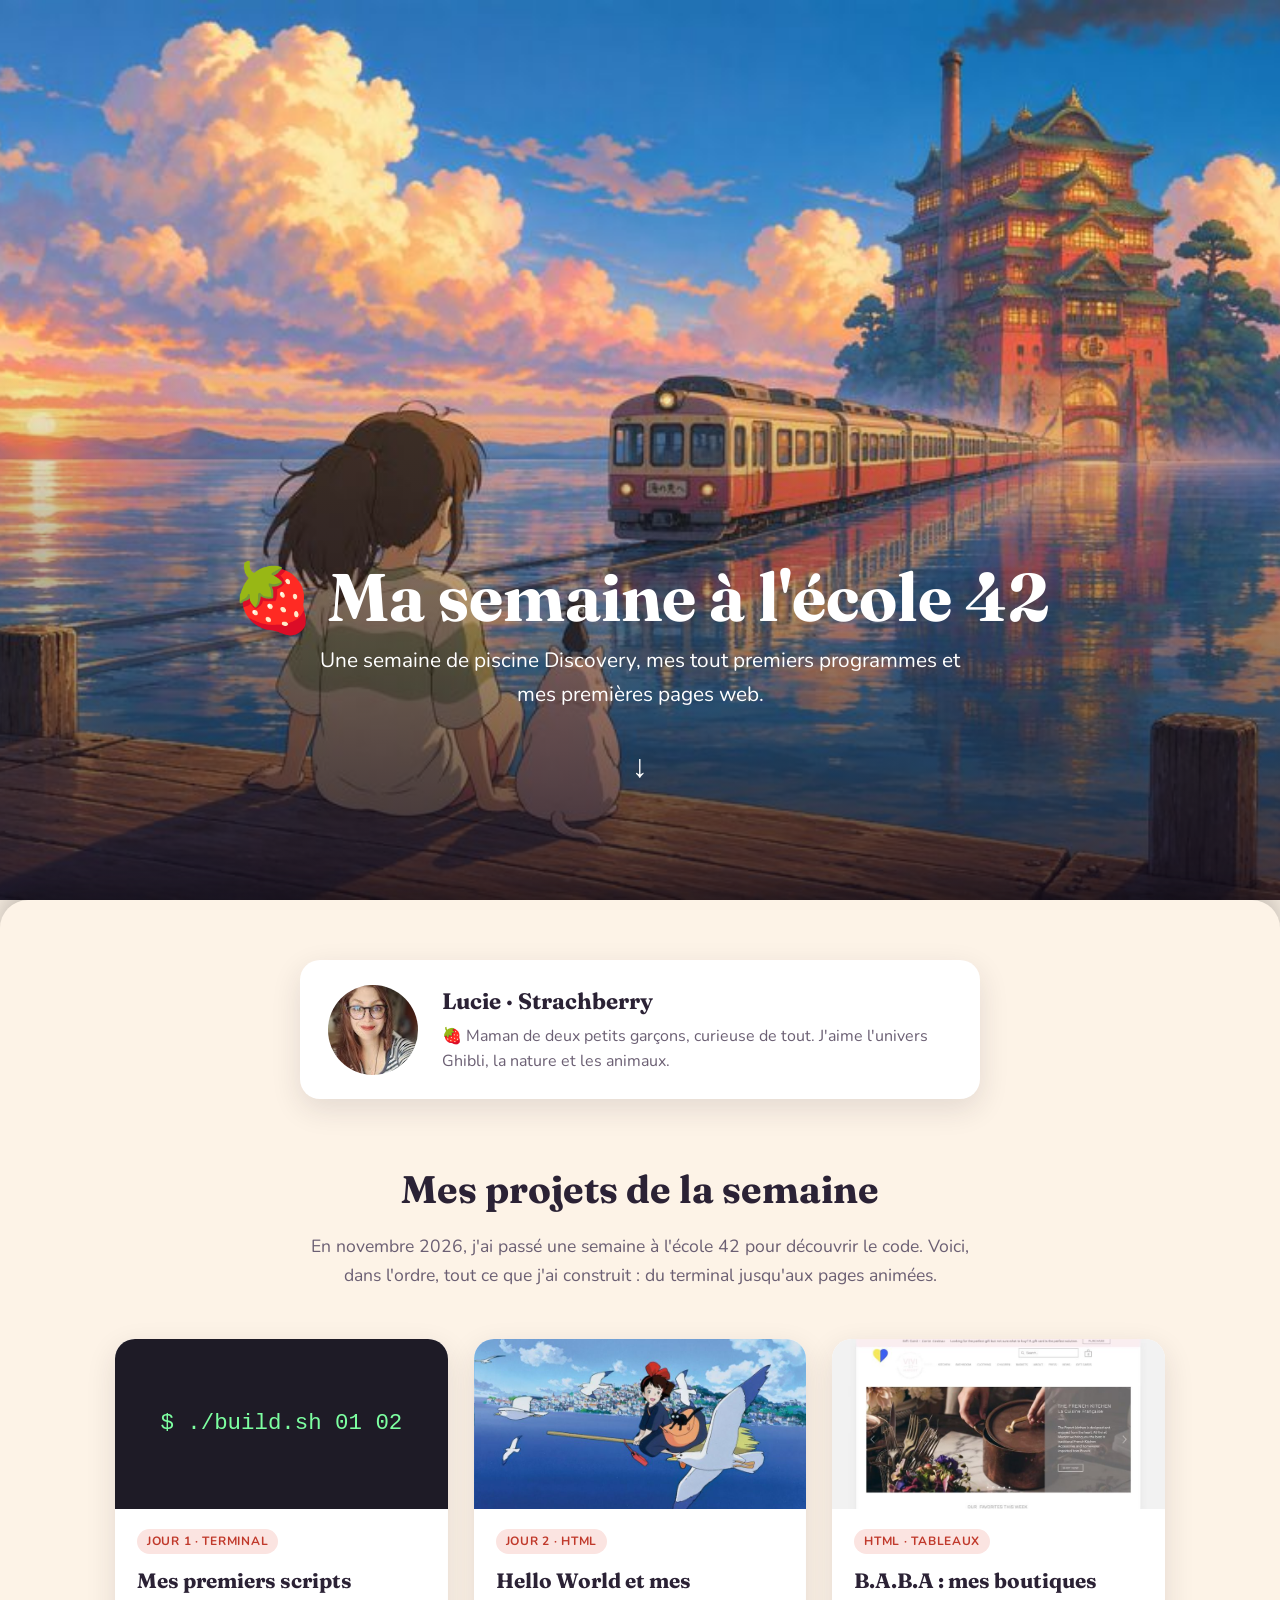
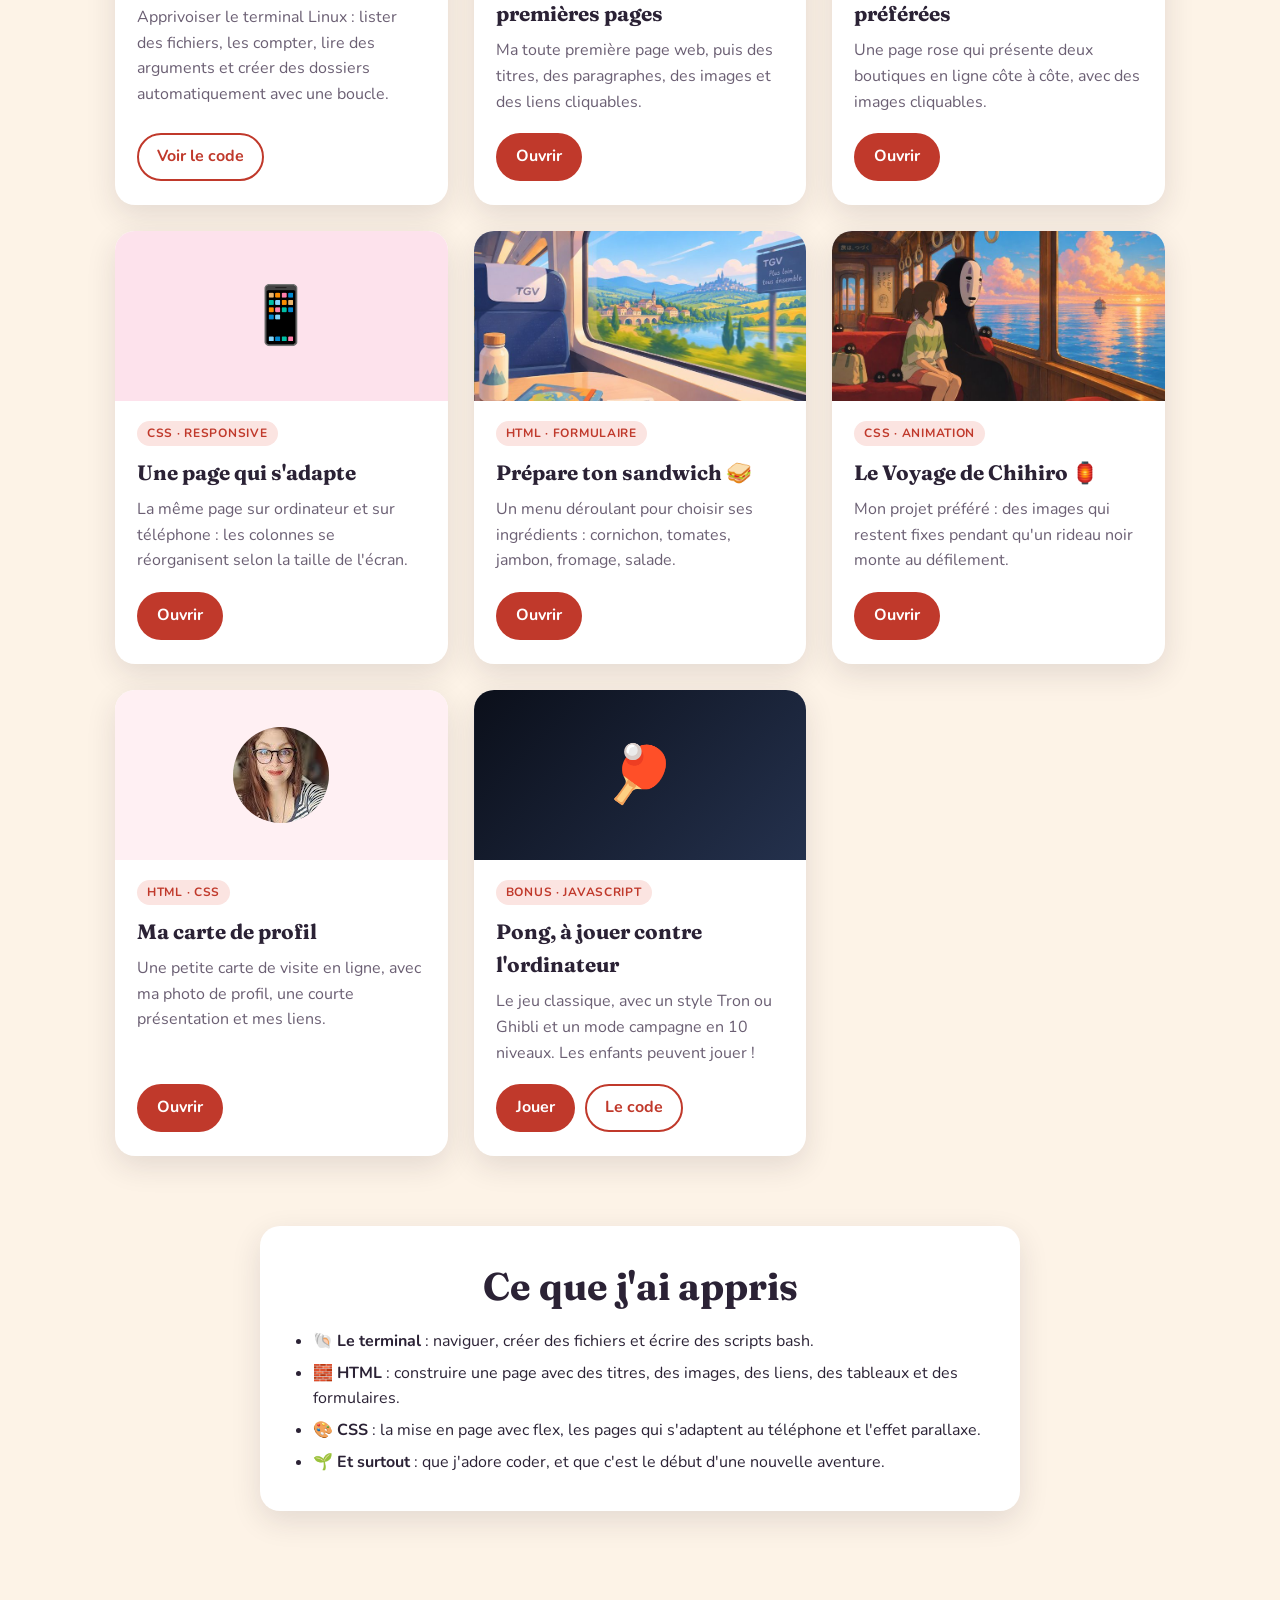
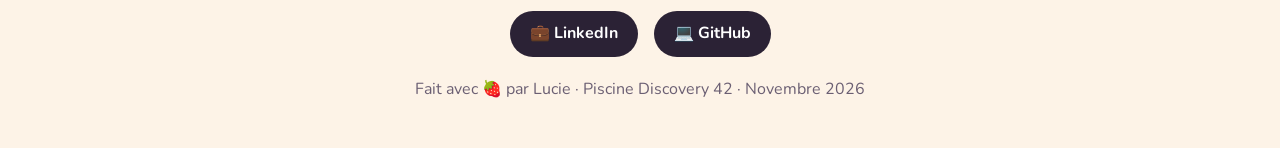
==== index.html @ ebc5fd73 "Ajoute la page de présentation de la semaine à 42 et le README Co-Authored-By: Claude Opus 5.5 <nore" ====
<!DOCTYPE html>
<html lang="fr">
<head>
  <meta charset="UTF-8">
  <meta name="viewport" content="width=device-width, initial-scale=1">
  <title>🍓 Ma semaine à l'école 42 – Strachberry</title>
  <link rel="preconnect" href="https://fonts.googleapis.com">
  <link href="https://fonts.googleapis.com/css2?family=Fraunces:opsz,wght@9..144,600;9..144,800&family=Nunito:wght@400;600;700&display=swap" rel="stylesheet">
  <style>
    :root {
      --ciel: #fdf3e7;
      --encre: #2b2235;
      --doux: #6b5f73;
      --lanterne: #c0392b;
      --coucher: #f2a65a;
      --carte: #ffffff;
      --ombre: 0 10px 30px rgba(43, 34, 53, 0.12);
    }

    * { box-sizing: border-box; }

    body {
      margin: 0;
      font-family: "Nunito", sans-serif;
      color: var(--encre);
      background: var(--ciel);
      line-height: 1.6;
    }

    /* ---------- En-tête plein écran ---------- */
    .hero {
      position: sticky;
      top: 0;
      z-index: 0;
      height: 100vh;
      height: 100svh;
      background: url("assets/apercus/chihiro.jpg") center / cover;
      display: flex;
      flex-direction: column;
      justify-content: flex-end;
      align-items: center;
      text-align: center;
      padding: 0 20px 12vh;
      color: white;
    }
    .hero::before {               /* voile sombre en bas pour lire le texte */
      content: "";
      position: absolute;
      inset: 0;
      background: linear-gradient(to top, rgba(20, 12, 30, 0.75), transparent 60%);
    }
    .hero > * { position: relative; }
    .hero h1 {
      font-family: "Fraunces", serif;
      font-size: clamp(2.2rem, 6vw, 4.2rem);
      margin: 0 0 10px;
      line-height: 1.1;
    }
    .hero p { font-size: clamp(1rem, 2.4vw, 1.3rem); margin: 0; max-width: 640px; }
    .fleche {
      margin-top: 30px;
      font-size: 2rem;
      color: white;
      text-decoration: none;
      animation: rebond 1.6s infinite;
    }
    @keyframes rebond { 50% { transform: translateY(8px); } }

    /* ---------- Contenu qui monte par-dessus ---------- */
    main {
      position: relative;
      z-index: 1;
      background: var(--ciel);
      border-radius: 28px 28px 0 0;
      box-shadow: 0 -12px 30px rgba(0, 0, 0, 0.25);
      padding: 60px 20px 40px;
    }
    .conteneur { max-width: 1050px; margin: auto; }

    h2 {
      font-family: "Fraunces", serif;
      font-size: clamp(1.7rem, 4vw, 2.4rem);
      text-align: center;
      margin: 0 0 12px;
    }
    .intro {
      max-width: 680px;
      margin: 0 auto 50px;
      text-align: center;
      color: var(--doux);
      font-size: 1.1rem;
    }

    /* ---------- Profil ---------- */
    .profil {
      display: flex;
      align-items: center;
      gap: 24px;
      background: var(--carte);
      border-radius: 20px;
      box-shadow: var(--ombre);
      padding: 24px 28px;
      max-width: 680px;
      margin: 0 auto 60px;
    }
    .profil img { width: 90px; height: 90px; border-radius: 50%; object-fit: cover; flex-shrink: 0; }
    .profil h3 { margin: 0 0 4px; font-family: "Fraunces", serif; font-size: 1.4rem; }
    .profil p { margin: 0; color: var(--doux); }

    /* ---------- Grille des projets ---------- */
    .grille {
      display: grid;
      grid-template-columns: repeat(auto-fill, minmax(290px, 1fr));
      gap: 26px;
    }
    .projet {
      background: var(--carte);
      border-radius: 20px;
      overflow: hidden;
      box-shadow: var(--ombre);
      display: flex;
      flex-direction: column;
      transition: transform 0.25s;
    }
    .projet:hover { transform: translateY(-6px); }
    .projet .visuel {
      height: 170px;
      background-size: cover;
      background-position: center;
      display: flex;
      align-items: center;
      justify-content: center;
      font-size: 3.5rem;
    }
    .projet .corps { padding: 20px 22px 24px; display: flex; flex-direction: column; flex-grow: 1; }
    .etiquette {
      align-self: flex-start;
      font-size: 0.75rem;
      font-weight: 700;
      text-transform: uppercase;
      letter-spacing: 0.06em;
      color: var(--lanterne);
      background: #fbe4e1;
      padding: 3px 10px;
      border-radius: 20px;
      margin-bottom: 10px;
    }
    .projet h3 { margin: 0 0 8px; font-family: "Fraunces", serif; font-size: 1.3rem; }
    .projet p { margin: 0 0 18px; color: var(--doux); flex-grow: 1; }
    .bouton {
      align-self: flex-start;
      background: var(--lanterne);
      color: white;
      text-decoration: none;
      font-weight: 700;
      padding: 9px 18px;
      border: 2px solid transparent;
      border-radius: 25px;
      transition: background 0.2s;
    }
    .bouton:hover { background: #962d22; }
    .bouton.discret { background: transparent; color: var(--lanterne); border: 2px solid var(--lanterne); }
    .bouton.discret:hover { background: #fbe4e1; }
    .boutons { display: flex; gap: 10px; flex-wrap: wrap; }

    .fond-shell { background: #1e1b26; color: #7dffa1; font-family: monospace; font-size: 1.4rem !important; }
    .fond-pong { background: linear-gradient(135deg, #0b0f1a, #24314d); }

    /* ---------- Ce que j'ai appris ---------- */
    .appris {
      margin: 70px auto 0;
      max-width: 760px;
      background: var(--carte);
      border-radius: 20px;
      box-shadow: var(--ombre);
      padding: 30px 34px;
    }
    .appris ul { margin: 0; padding-left: 1.2em; }
    .appris li { margin-bottom: 6px; }

    /* ---------- Pied de page ---------- */
    footer {
      position: relative;         /* passe devant l'image fixe, comme main */
      z-index: 1;
      background: var(--ciel);
      text-align: center;
      padding: 60px 20px 30px;
      color: var(--doux);
    }
    .reseaux { display: flex; justify-content: center; gap: 16px; margin-bottom: 20px; flex-wrap: wrap; }
    .reseaux a {
      background: var(--encre);
      color: white;
      text-decoration: none;
      padding: 10px 20px;
      border-radius: 25px;
      font-weight: 700;
    }
    .reseaux a:hover { background: var(--lanterne); }

    @media (max-width: 600px) {
      .profil { flex-direction: column; text-align: center; }
    }
  </style>
</head>
<body>

  <header class="hero">
    <h1>🍓 Ma semaine à l'école 42</h1>
    <p>Une semaine de piscine Discovery, mes tout premiers programmes et mes premières pages web.</p>
    <a href="#projets" class="fleche" aria-label="Voir les projets">↓</a>
  </header>

  <main id="projets">
    <div class="conteneur">

      <div class="profil">
        <img src="discovery_piscine/cell02/ex03/strachberry.jpeg" alt="Strachberry">
        <div>
          <h3>Lucie · Strachberry</h3>
          <p>🍓 Maman de deux petits garçons, curieuse de tout. J'aime l'univers Ghibli, la nature et les animaux.</p>
        </div>
      </div>

      <h2>Mes projets de la semaine</h2>
      <p class="intro">En novembre 2026, j'ai passé une semaine à l'école 42 pour découvrir le code.
        Voici, dans l'ordre, tout ce que j'ai construit : du terminal jusqu'aux pages animées.</p>

      <div class="grille">

        <article class="projet">
          <div class="visuel fond-shell">$ ./build.sh 01 02</div>
          <div class="corps">
            <span class="etiquette">Jour 1 · Terminal</span>
            <h3>Mes premiers scripts</h3>
            <p>Apprivoiser le terminal Linux : lister des fichiers, les compter, lire des arguments et créer des dossiers automatiquement avec une boucle.</p>
            <div class="boutons">
              <a class="bouton discret" href="https://github.com/Strachberry13/Discovery_piscine/tree/main/discovery_piscine/cell00" target="_blank" rel="noopener">Voir le code</a>
            </div>
          </div>
        </article>

        <article class="projet">
          <div class="visuel" style="background-image:url('assets/apercus/web.jpg')"></div>
          <div class="corps">
            <span class="etiquette">Jour 2 · HTML</span>
            <h3>Hello World et mes premières pages</h3>
            <p>Ma toute première page web, puis des titres, des paragraphes, des images et des liens cliquables.</p>
            <div class="boutons">
              <a class="bouton" href="discovery_piscine/cell01/ex03/piscineweb.html">Ouvrir</a>
            </div>
          </div>
        </article>

        <article class="projet">
          <div class="visuel" style="background-image:url('assets/apercus/boutiques.jpg')"></div>
          <div class="corps">
            <span class="etiquette">HTML · Tableaux</span>
            <h3>B.A.B.A : mes boutiques préférées</h3>
            <p>Une page rose qui présente deux boutiques en ligne côte à côte, avec des images cliquables.</p>
            <div class="boutons">
              <a class="bouton" href="discovery_piscine/cell01/ex04/baba.html">Ouvrir</a>
            </div>
          </div>
        </article>

        <article class="projet">
          <div class="visuel" style="background:#fde2ec">📱</div>
          <div class="corps">
            <span class="etiquette">CSS · Responsive</span>
            <h3>Une page qui s'adapte</h3>
            <p>La même page sur ordinateur et sur téléphone : les colonnes se réorganisent selon la taille de l'écran.</p>
            <div class="boutons">
              <a class="bouton" href="discovery_piscine/cell02/ex00/responsive.html">Ouvrir</a>
            </div>
          </div>
        </article>

        <article class="projet">
          <div class="visuel" style="background-image:url('assets/apercus/menu.jpg')"></div>
          <div class="corps">
            <span class="etiquette">HTML · Formulaire</span>
            <h3>Prépare ton sandwich 🥪</h3>
            <p>Un menu déroulant pour choisir ses ingrédients : cornichon, tomates, jambon, fromage, salade.</p>
            <div class="boutons">
              <a class="bouton" href="discovery_piscine/cell02/ex01/menu.html">Ouvrir</a>
            </div>
          </div>
        </article>

        <article class="projet">
          <div class="visuel" style="background-image:url('assets/apercus/chihiro2.jpg')"></div>
          <div class="corps">
            <span class="etiquette">CSS · Animation</span>
            <h3>Le Voyage de Chihiro 🏮</h3>
            <p>Mon projet préféré : des images qui restent fixes pendant qu'un rideau noir monte au défilement.</p>
            <div class="boutons">
              <a class="bouton" href="discovery_piscine/cell02/ex02/parallax.html">Ouvrir</a>
            </div>
          </div>
        </article>

        <article class="projet">
          <div class="visuel" style="background:#fff0f3"><img src="discovery_piscine/cell02/ex03/strachberry.jpeg" alt="" style="width:96px;height:96px;border-radius:50%"></div>
          <div class="corps">
            <span class="etiquette">HTML · CSS</span>
            <h3>Ma carte de profil</h3>
            <p>Une petite carte de visite en ligne, avec ma photo de profil, une courte présentation et mes liens.</p>
            <div class="boutons">
              <a class="bouton" href="discovery_piscine/cell02/ex03/card.html">Ouvrir</a>
            </div>
          </div>
        </article>

        <article class="projet">
          <div class="visuel fond-pong">🏓</div>
          <div class="corps">
            <span class="etiquette">Bonus · JavaScript</span>
            <h3>Pong, à jouer contre l'ordinateur</h3>
            <p>Le jeu classique, avec un style Tron ou Ghibli et un mode campagne en 10 niveaux. Les enfants peuvent jouer !</p>
            <div class="boutons">
              <a class="bouton" href="https://strachberry13.github.io/PONG/" target="_blank" rel="noopener">Jouer</a>
              <a class="bouton discret" href="https://github.com/Strachberry13/PONG" target="_blank" rel="noopener">Le code</a>
            </div>
          </div>
        </article>

      </div>

      <section class="appris">
        <h2>Ce que j'ai appris</h2>
        <ul>
          <li>🐚 <strong>Le terminal</strong> : naviguer, créer des fichiers et écrire des scripts bash.</li>
          <li>🧱 <strong>HTML</strong> : construire une page avec des titres, des images, des liens, des tableaux et des formulaires.</li>
          <li>🎨 <strong>CSS</strong> : la mise en page avec flex, les pages qui s'adaptent au téléphone et l'effet parallaxe.</li>
          <li>🌱 <strong>Et surtout</strong> : que j'adore coder, et que c'est le début d'une nouvelle aventure.</li>
        </ul>
      </section>

    </div>
  </main>

  <footer>
    <div class="reseaux">
      <a href="https://fr.linkedin.com/in/lucie-treust-6a2254347" target="_blank" rel="noopener">💼 LinkedIn</a>
      <a href="https://github.com/Strachberry13" target="_blank" rel="noopener">💻 GitHub</a>
    </div>
    <p>Fait avec 🍓 par Lucie · Piscine Discovery 42 · Novembre 2026</p>
  </footer>

</body>
</html>
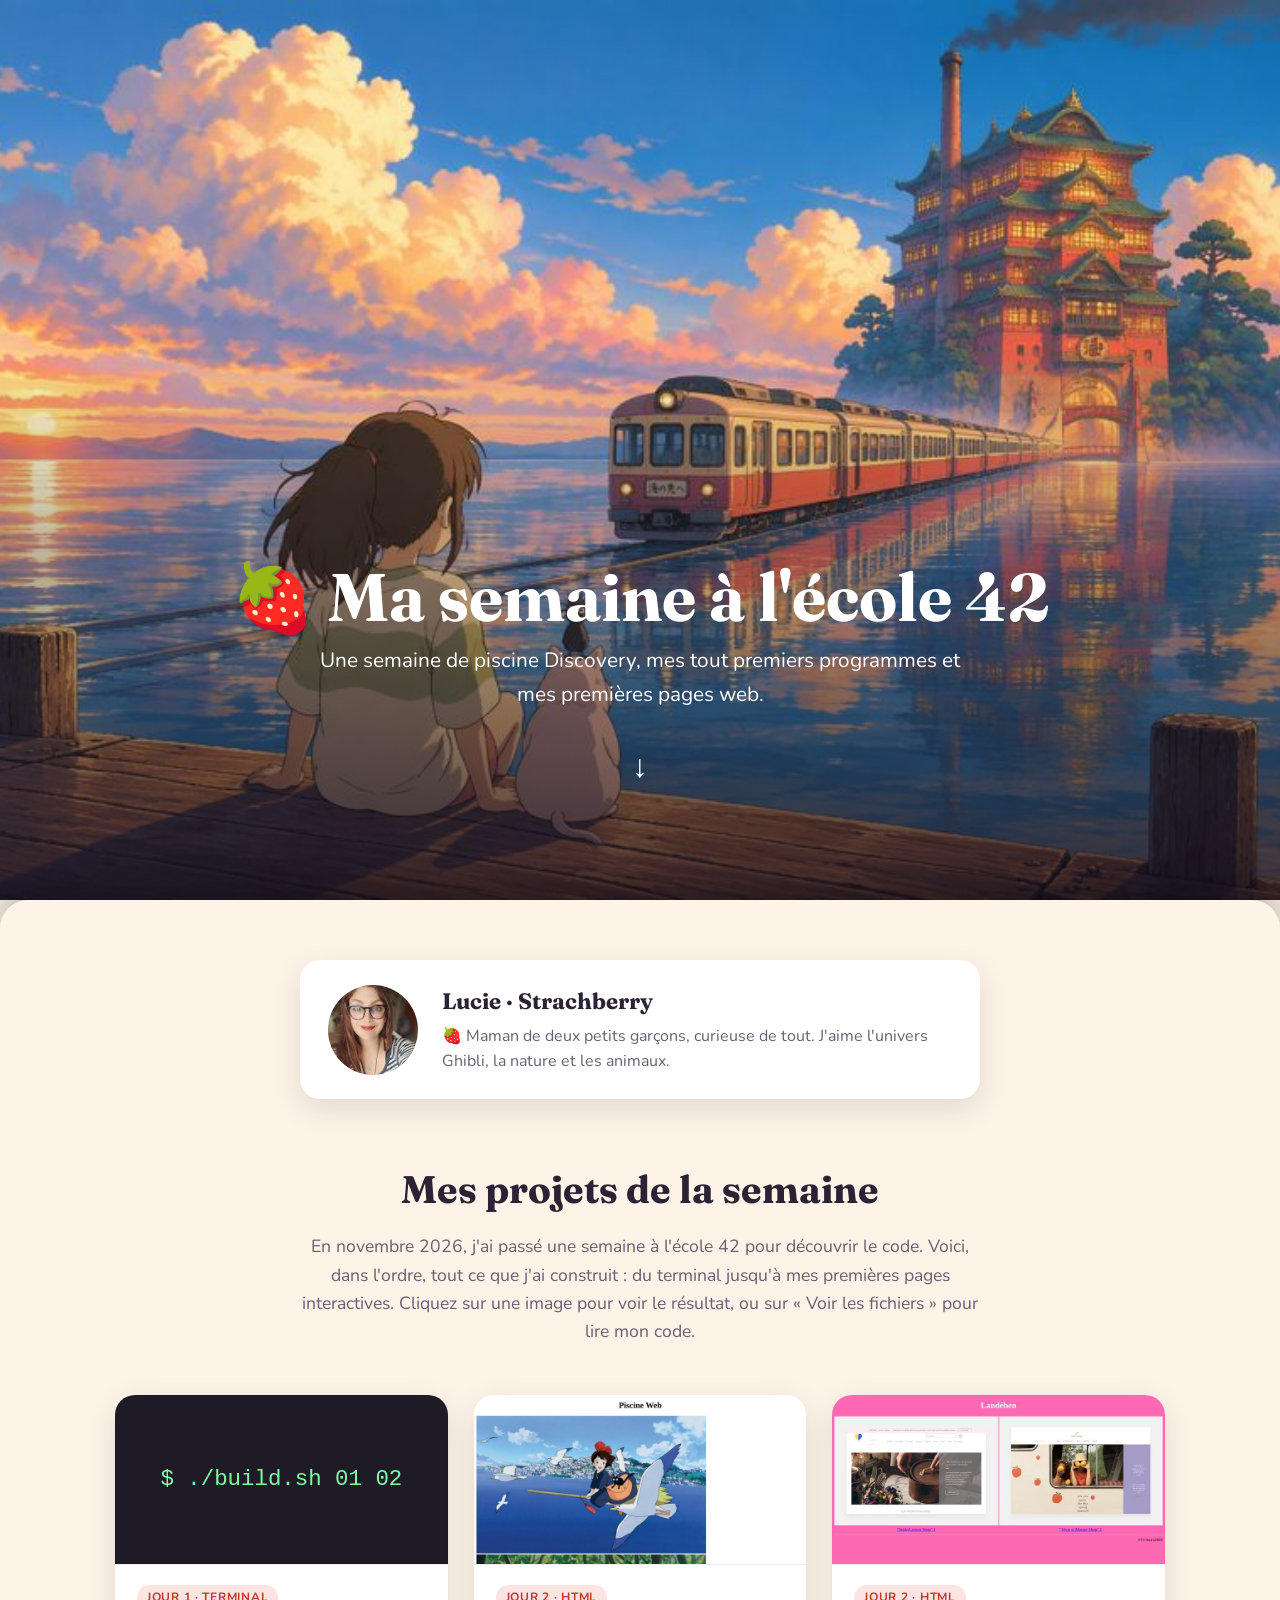
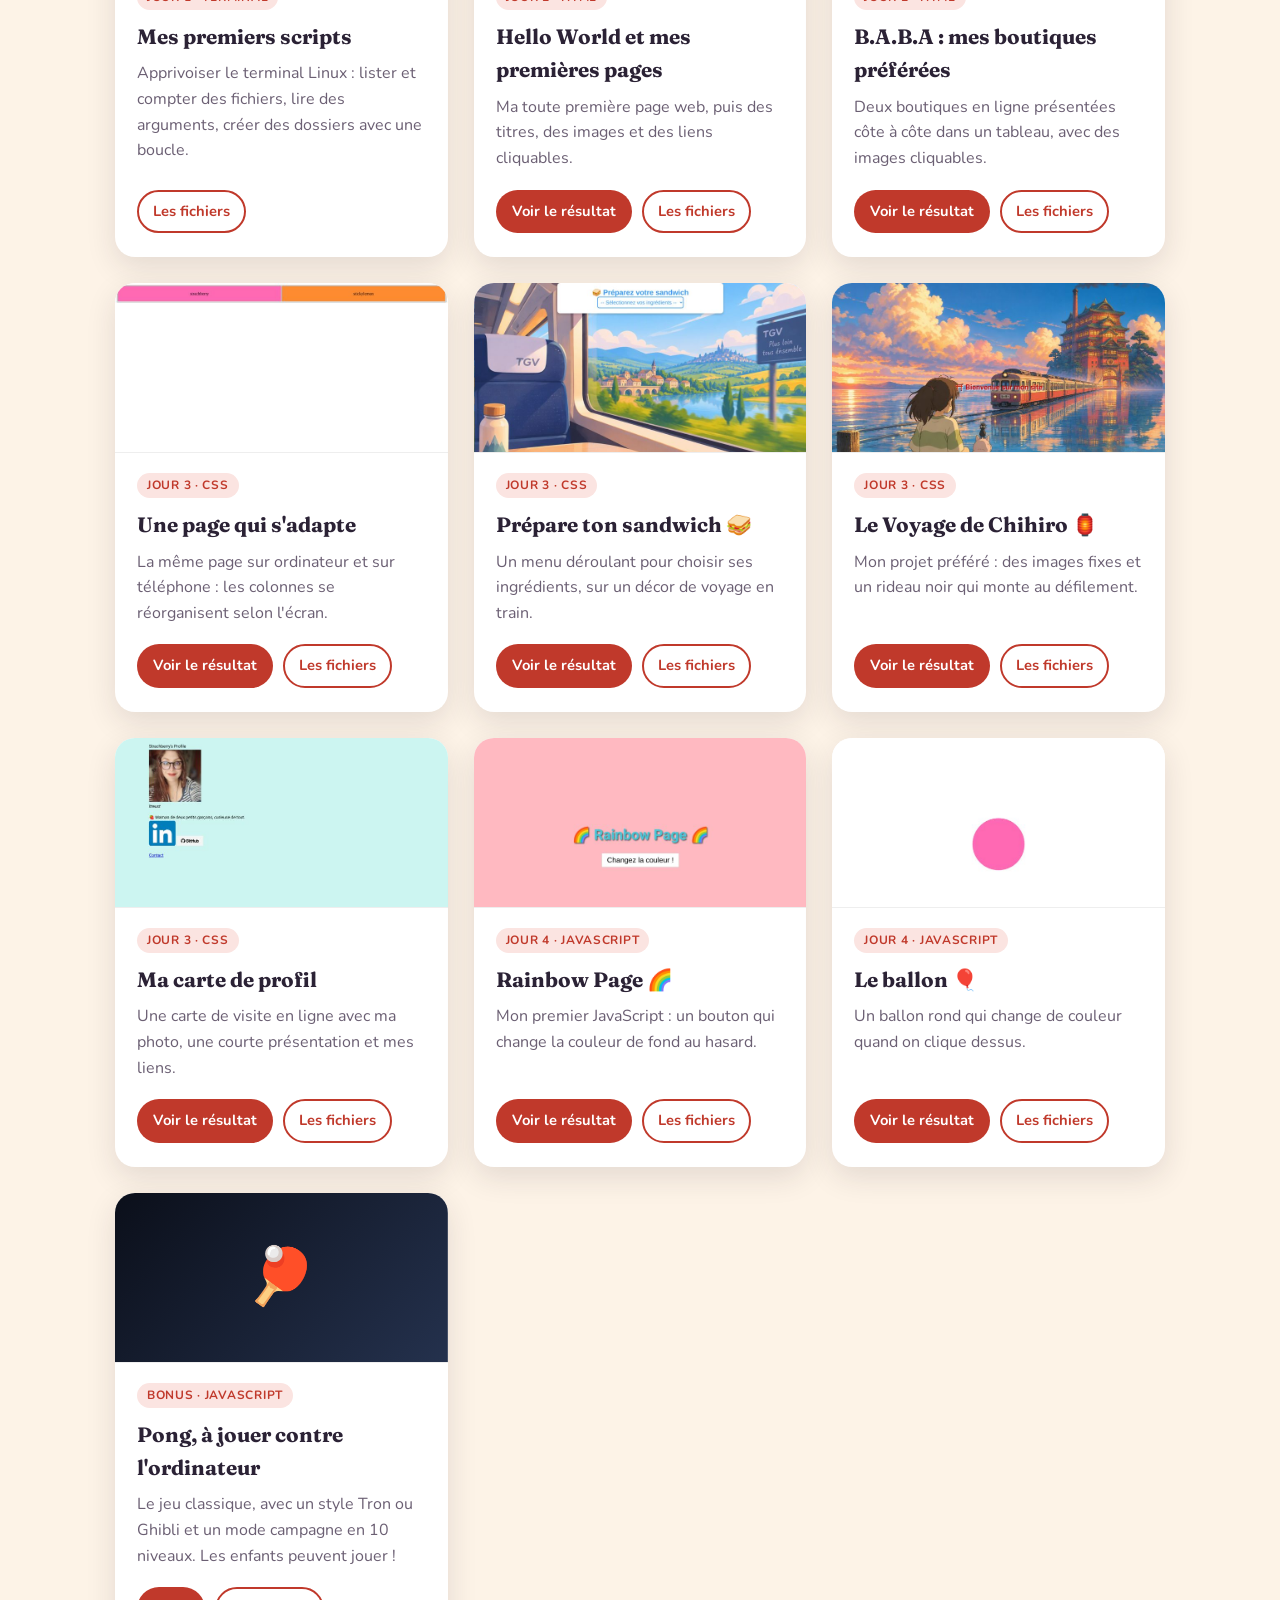
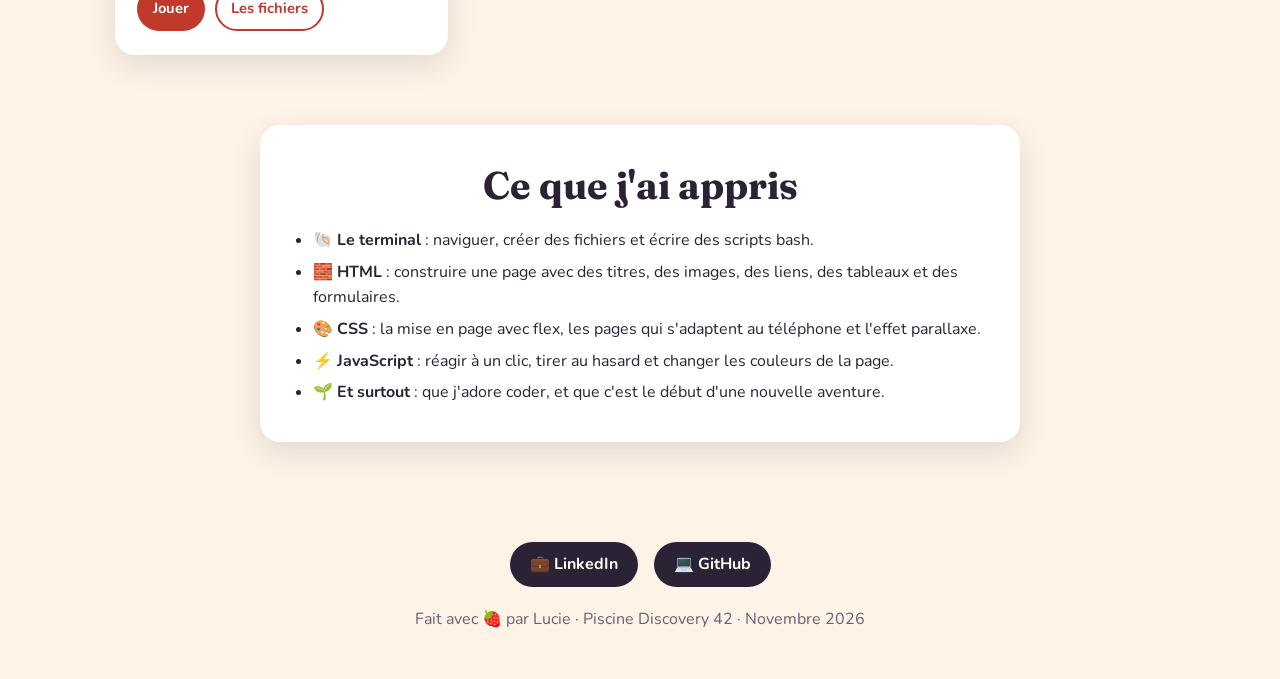
==== commit 13526cc4: "Ajoute les captures des résultats, les liens vers les fichiers et les projets JavaScript Co-Authored" ====
--- a/index.html
+++ b/index.html
@@ -126,7 +126,8 @@
     .projet .visuel {
       height: 170px;
       background-size: cover;
-      background-position: center;
+      background-position: top center;
+      border-bottom: 1px solid #eee;
       display: flex;
       align-items: center;
       justify-content: center;
@@ -153,7 +154,8 @@
       color: white;
       text-decoration: none;
       font-weight: 700;
-      padding: 9px 18px;
+      padding: 8px 14px;
+      font-size: 0.92rem;
       border: 2px solid transparent;
       border-radius: 25px;
       transition: background 0.2s;
@@ -224,90 +226,122 @@
 
       <h2>Mes projets de la semaine</h2>
       <p class="intro">En novembre 2026, j'ai passé une semaine à l'école 42 pour découvrir le code.
-        Voici, dans l'ordre, tout ce que j'ai construit : du terminal jusqu'aux pages animées.</p>
+        Voici, dans l'ordre, tout ce que j'ai construit : du terminal jusqu'à mes premières pages interactives.
+        Cliquez sur une image pour voir le résultat, ou sur « Voir les fichiers » pour lire mon code.</p>
 
       <div class="grille">
-
         <article class="projet">
           <div class="visuel fond-shell">$ ./build.sh 01 02</div>
           <div class="corps">
             <span class="etiquette">Jour 1 · Terminal</span>
             <h3>Mes premiers scripts</h3>
-            <p>Apprivoiser le terminal Linux : lister des fichiers, les compter, lire des arguments et créer des dossiers automatiquement avec une boucle.</p>
-            <div class="boutons">
-              <a class="bouton discret" href="https://github.com/Strachberry13/Discovery_piscine/tree/main/discovery_piscine/cell00" target="_blank" rel="noopener">Voir le code</a>
-            </div>
-          </div>
-        </article>
-
-        <article class="projet">
-          <div class="visuel" style="background-image:url('assets/apercus/web.jpg')"></div>
+            <p>Apprivoiser le terminal Linux : lister et compter des fichiers, lire des arguments, créer des dossiers avec une boucle.</p>
+            <div class="boutons">
+              <a class="bouton discret" href="https://github.com/Strachberry13/Discovery_piscine/tree/main/discovery_piscine/cell00" target="_blank" rel="noopener">Les fichiers</a>
+            </div>
+          </div>
+        </article>
+
+        <article class="projet">
+          <a class="visuel" href="discovery_piscine/cell01/ex03/piscineweb.html" style="background-image:url('assets/resultats/piscineweb.jpg')" aria-label="Voir le résultat"></a>
           <div class="corps">
             <span class="etiquette">Jour 2 · HTML</span>
             <h3>Hello World et mes premières pages</h3>
-            <p>Ma toute première page web, puis des titres, des paragraphes, des images et des liens cliquables.</p>
-            <div class="boutons">
-              <a class="bouton" href="discovery_piscine/cell01/ex03/piscineweb.html">Ouvrir</a>
-            </div>
-          </div>
-        </article>
-
-        <article class="projet">
-          <div class="visuel" style="background-image:url('assets/apercus/boutiques.jpg')"></div>
-          <div class="corps">
-            <span class="etiquette">HTML · Tableaux</span>
+            <p>Ma toute première page web, puis des titres, des images et des liens cliquables.</p>
+            <div class="boutons">
+              <a class="bouton" href="discovery_piscine/cell01/ex03/piscineweb.html">Voir le résultat</a>
+              <a class="bouton discret" href="https://github.com/Strachberry13/Discovery_piscine/tree/main/discovery_piscine/cell01" target="_blank" rel="noopener">Les fichiers</a>
+            </div>
+          </div>
+        </article>
+
+        <article class="projet">
+          <a class="visuel" href="discovery_piscine/cell01/ex04/baba.html" style="background-image:url('assets/resultats/baba.jpg')" aria-label="Voir le résultat"></a>
+          <div class="corps">
+            <span class="etiquette">Jour 2 · HTML</span>
             <h3>B.A.B.A : mes boutiques préférées</h3>
-            <p>Une page rose qui présente deux boutiques en ligne côte à côte, avec des images cliquables.</p>
-            <div class="boutons">
-              <a class="bouton" href="discovery_piscine/cell01/ex04/baba.html">Ouvrir</a>
-            </div>
-          </div>
-        </article>
-
-        <article class="projet">
-          <div class="visuel" style="background:#fde2ec">📱</div>
-          <div class="corps">
-            <span class="etiquette">CSS · Responsive</span>
+            <p>Deux boutiques en ligne présentées côte à côte dans un tableau, avec des images cliquables.</p>
+            <div class="boutons">
+              <a class="bouton" href="discovery_piscine/cell01/ex04/baba.html">Voir le résultat</a>
+              <a class="bouton discret" href="https://github.com/Strachberry13/Discovery_piscine/tree/main/discovery_piscine/cell01/ex04" target="_blank" rel="noopener">Les fichiers</a>
+            </div>
+          </div>
+        </article>
+
+        <article class="projet">
+          <a class="visuel" href="discovery_piscine/cell02/ex00/responsive.html" style="background-image:url('assets/resultats/responsive.jpg')" aria-label="Voir le résultat"></a>
+          <div class="corps">
+            <span class="etiquette">Jour 3 · CSS</span>
             <h3>Une page qui s'adapte</h3>
-            <p>La même page sur ordinateur et sur téléphone : les colonnes se réorganisent selon la taille de l'écran.</p>
-            <div class="boutons">
-              <a class="bouton" href="discovery_piscine/cell02/ex00/responsive.html">Ouvrir</a>
-            </div>
-          </div>
-        </article>
-
-        <article class="projet">
-          <div class="visuel" style="background-image:url('assets/apercus/menu.jpg')"></div>
-          <div class="corps">
-            <span class="etiquette">HTML · Formulaire</span>
+            <p>La même page sur ordinateur et sur téléphone : les colonnes se réorganisent selon l'écran.</p>
+            <div class="boutons">
+              <a class="bouton" href="discovery_piscine/cell02/ex00/responsive.html">Voir le résultat</a>
+              <a class="bouton discret" href="https://github.com/Strachberry13/Discovery_piscine/tree/main/discovery_piscine/cell02/ex00" target="_blank" rel="noopener">Les fichiers</a>
+            </div>
+          </div>
+        </article>
+
+        <article class="projet">
+          <a class="visuel" href="discovery_piscine/cell02/ex01/menu.html" style="background-image:url('assets/resultats/menu.jpg')" aria-label="Voir le résultat"></a>
+          <div class="corps">
+            <span class="etiquette">Jour 3 · CSS</span>
             <h3>Prépare ton sandwich 🥪</h3>
-            <p>Un menu déroulant pour choisir ses ingrédients : cornichon, tomates, jambon, fromage, salade.</p>
-            <div class="boutons">
-              <a class="bouton" href="discovery_piscine/cell02/ex01/menu.html">Ouvrir</a>
-            </div>
-          </div>
-        </article>
-
-        <article class="projet">
-          <div class="visuel" style="background-image:url('assets/apercus/chihiro2.jpg')"></div>
-          <div class="corps">
-            <span class="etiquette">CSS · Animation</span>
+            <p>Un menu déroulant pour choisir ses ingrédients, sur un décor de voyage en train.</p>
+            <div class="boutons">
+              <a class="bouton" href="discovery_piscine/cell02/ex01/menu.html">Voir le résultat</a>
+              <a class="bouton discret" href="https://github.com/Strachberry13/Discovery_piscine/tree/main/discovery_piscine/cell02/ex01" target="_blank" rel="noopener">Les fichiers</a>
+            </div>
+          </div>
+        </article>
+
+        <article class="projet">
+          <a class="visuel" href="discovery_piscine/cell02/ex02/parallax.html" style="background-image:url('assets/resultats/parallax.jpg')" aria-label="Voir le résultat"></a>
+          <div class="corps">
+            <span class="etiquette">Jour 3 · CSS</span>
             <h3>Le Voyage de Chihiro 🏮</h3>
-            <p>Mon projet préféré : des images qui restent fixes pendant qu'un rideau noir monte au défilement.</p>
-            <div class="boutons">
-              <a class="bouton" href="discovery_piscine/cell02/ex02/parallax.html">Ouvrir</a>
-            </div>
-          </div>
-        </article>
-
-        <article class="projet">
-          <div class="visuel" style="background:#fff0f3"><img src="discovery_piscine/cell02/ex03/strachberry.jpeg" alt="" style="width:96px;height:96px;border-radius:50%"></div>
-          <div class="corps">
-            <span class="etiquette">HTML · CSS</span>
+            <p>Mon projet préféré : des images fixes et un rideau noir qui monte au défilement.</p>
+            <div class="boutons">
+              <a class="bouton" href="discovery_piscine/cell02/ex02/parallax.html">Voir le résultat</a>
+              <a class="bouton discret" href="https://github.com/Strachberry13/Discovery_piscine/tree/main/discovery_piscine/cell02/ex02" target="_blank" rel="noopener">Les fichiers</a>
+            </div>
+          </div>
+        </article>
+
+        <article class="projet">
+          <a class="visuel" href="discovery_piscine/cell02/ex03/card.html" style="background-image:url('assets/resultats/card.jpg')" aria-label="Voir le résultat"></a>
+          <div class="corps">
+            <span class="etiquette">Jour 3 · CSS</span>
             <h3>Ma carte de profil</h3>
-            <p>Une petite carte de visite en ligne, avec ma photo de profil, une courte présentation et mes liens.</p>
-            <div class="boutons">
-              <a class="bouton" href="discovery_piscine/cell02/ex03/card.html">Ouvrir</a>
+            <p>Une carte de visite en ligne avec ma photo, une courte présentation et mes liens.</p>
+            <div class="boutons">
+              <a class="bouton" href="discovery_piscine/cell02/ex03/card.html">Voir le résultat</a>
+              <a class="bouton discret" href="https://github.com/Strachberry13/Discovery_piscine/tree/main/discovery_piscine/cell02/ex03" target="_blank" rel="noopener">Les fichiers</a>
+            </div>
+          </div>
+        </article>
+
+        <article class="projet">
+          <a class="visuel" href="discovery_piscine/cell03/ex00/background.html" style="background-image:url('assets/resultats/rainbow.jpg')" aria-label="Voir le résultat"></a>
+          <div class="corps">
+            <span class="etiquette">Jour 4 · JavaScript</span>
+            <h3>Rainbow Page 🌈</h3>
+            <p>Mon premier JavaScript : un bouton qui change la couleur de fond au hasard.</p>
+            <div class="boutons">
+              <a class="bouton" href="discovery_piscine/cell03/ex00/background.html">Voir le résultat</a>
+              <a class="bouton discret" href="https://github.com/Strachberry13/Discovery_piscine/tree/main/discovery_piscine/cell03/ex00" target="_blank" rel="noopener">Les fichiers</a>
+            </div>
+          </div>
+        </article>
+
+        <article class="projet">
+          <a class="visuel" href="discovery_piscine/cell03/ex01/balloon.html" style="background-image:url('assets/resultats/balloon.jpg')" aria-label="Voir le résultat"></a>
+          <div class="corps">
+            <span class="etiquette">Jour 4 · JavaScript</span>
+            <h3>Le ballon 🎈</h3>
+            <p>Un ballon rond qui change de couleur quand on clique dessus.</p>
+            <div class="boutons">
+              <a class="bouton" href="discovery_piscine/cell03/ex01/balloon.html">Voir le résultat</a>
+              <a class="bouton discret" href="https://github.com/Strachberry13/Discovery_piscine/tree/main/discovery_piscine/cell03/ex01" target="_blank" rel="noopener">Les fichiers</a>
             </div>
           </div>
         </article>
@@ -320,11 +354,10 @@
             <p>Le jeu classique, avec un style Tron ou Ghibli et un mode campagne en 10 niveaux. Les enfants peuvent jouer !</p>
             <div class="boutons">
               <a class="bouton" href="https://strachberry13.github.io/PONG/" target="_blank" rel="noopener">Jouer</a>
-              <a class="bouton discret" href="https://github.com/Strachberry13/PONG" target="_blank" rel="noopener">Le code</a>
-            </div>
-          </div>
-        </article>
-
+              <a class="bouton discret" href="https://github.com/Strachberry13/PONG" target="_blank" rel="noopener">Les fichiers</a>
+            </div>
+          </div>
+        </article>
       </div>
 
       <section class="appris">
@@ -333,6 +366,7 @@
           <li>🐚 <strong>Le terminal</strong> : naviguer, créer des fichiers et écrire des scripts bash.</li>
           <li>🧱 <strong>HTML</strong> : construire une page avec des titres, des images, des liens, des tableaux et des formulaires.</li>
           <li>🎨 <strong>CSS</strong> : la mise en page avec flex, les pages qui s'adaptent au téléphone et l'effet parallaxe.</li>
+          <li>⚡ <strong>JavaScript</strong> : réagir à un clic, tirer au hasard et changer les couleurs de la page.</li>
           <li>🌱 <strong>Et surtout</strong> : que j'adore coder, et que c'est le début d'une nouvelle aventure.</li>
         </ul>
       </section>
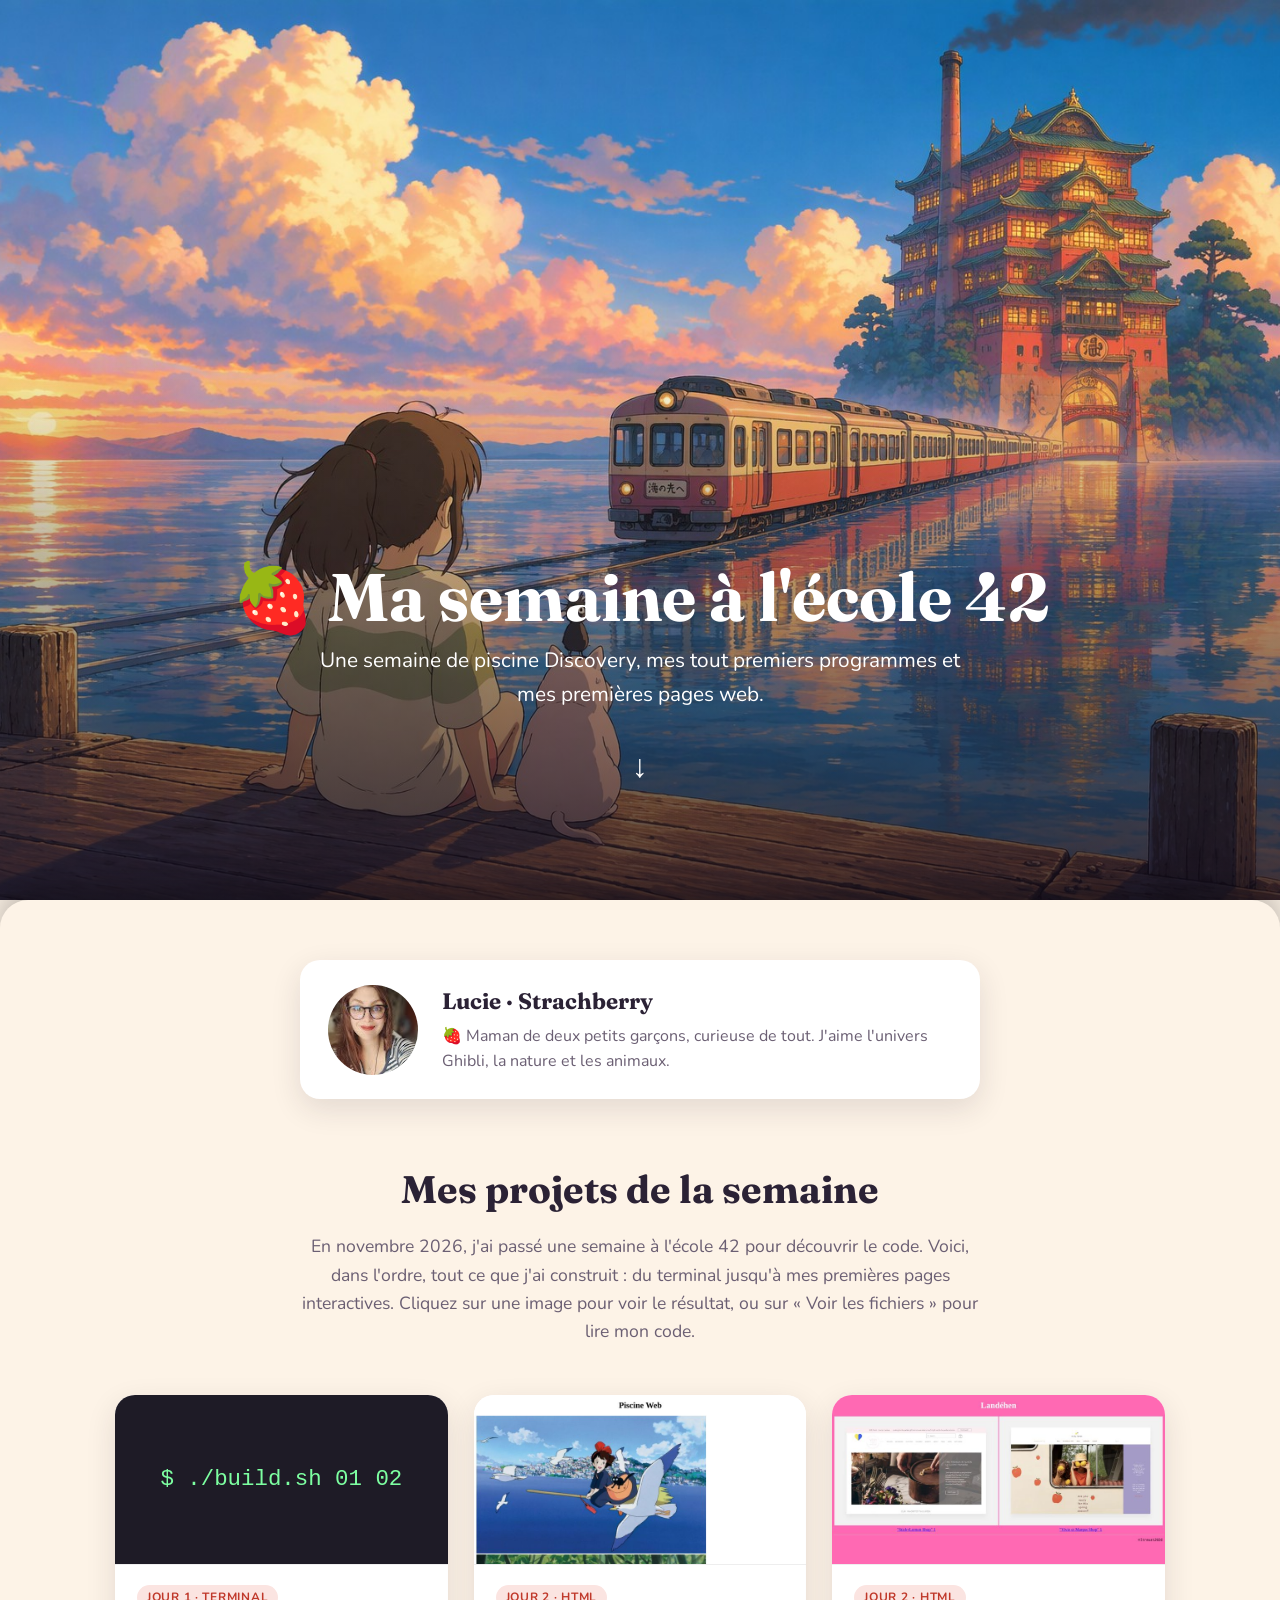
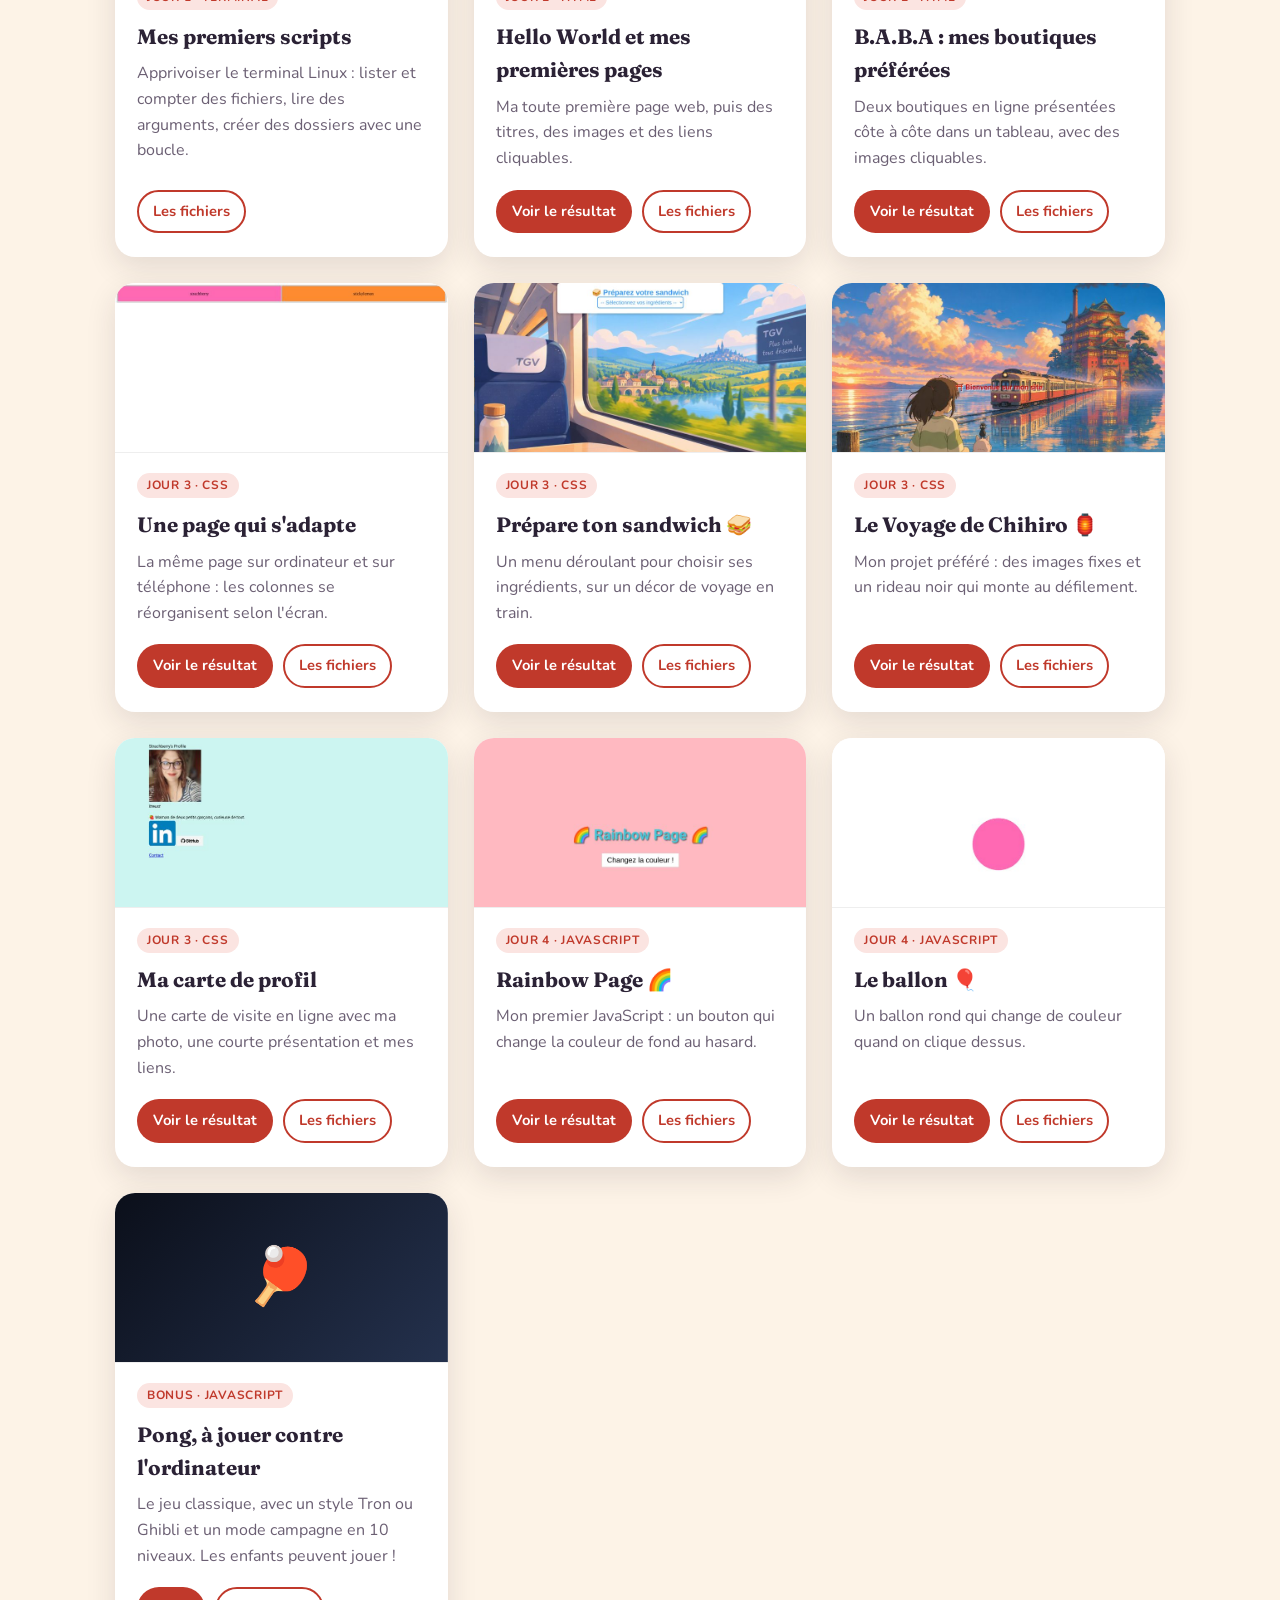
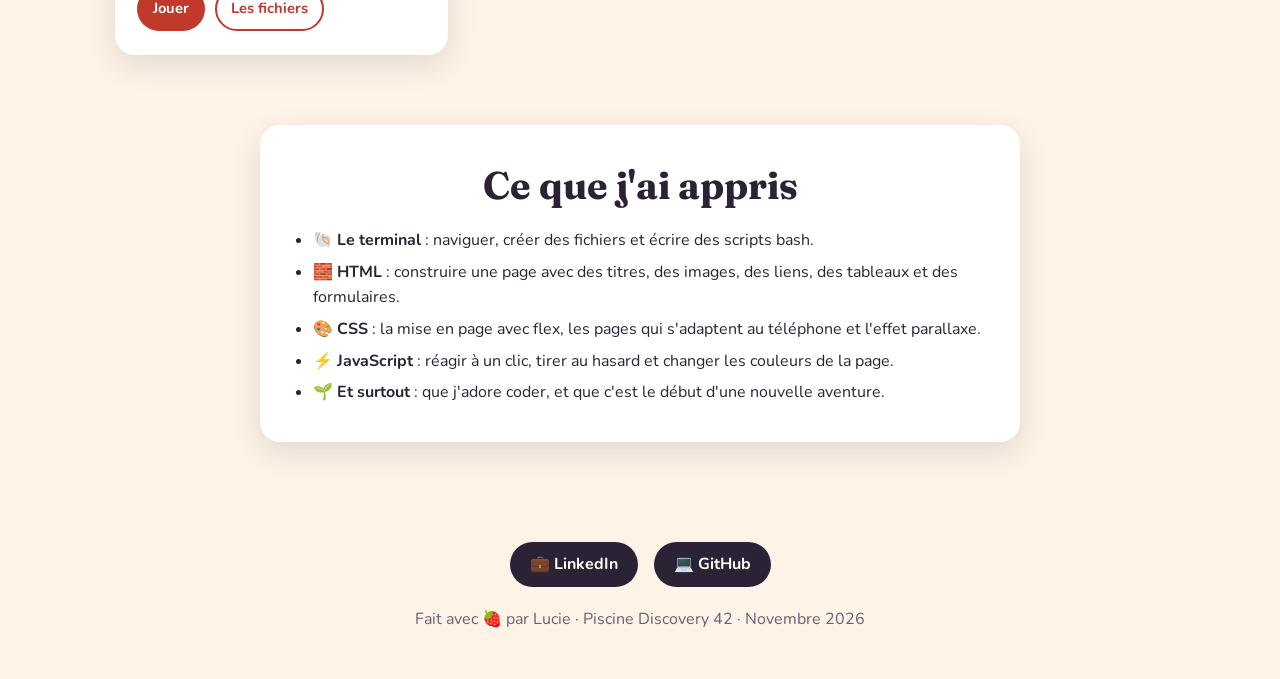
==== commit 030be981: "Rend les titres et les images des projets cliquables vers leur page en ligne Co-Authored-By: Claude " ====
--- a/index.html
+++ b/index.html
@@ -147,6 +147,8 @@
       margin-bottom: 10px;
     }
     .projet h3 { margin: 0 0 8px; font-family: "Fraunces", serif; font-size: 1.3rem; }
+    .projet h3 a { color: inherit; text-decoration: none; }
+    .projet h3 a:hover { color: var(--lanterne); text-decoration: underline; }
     .projet p { margin: 0 0 18px; color: var(--doux); flex-grow: 1; }
     .bouton {
       align-self: flex-start;
@@ -246,7 +248,7 @@
           <a class="visuel" href="discovery_piscine/cell01/ex03/piscineweb.html" style="background-image:url('assets/resultats/piscineweb.jpg')" aria-label="Voir le résultat"></a>
           <div class="corps">
             <span class="etiquette">Jour 2 · HTML</span>
-            <h3>Hello World et mes premières pages</h3>
+            <h3><a href="discovery_piscine/cell01/ex03/piscineweb.html">Hello World et mes premières pages</a></h3>
             <p>Ma toute première page web, puis des titres, des images et des liens cliquables.</p>
             <div class="boutons">
               <a class="bouton" href="discovery_piscine/cell01/ex03/piscineweb.html">Voir le résultat</a>
@@ -259,7 +261,7 @@
           <a class="visuel" href="discovery_piscine/cell01/ex04/baba.html" style="background-image:url('assets/resultats/baba.jpg')" aria-label="Voir le résultat"></a>
           <div class="corps">
             <span class="etiquette">Jour 2 · HTML</span>
-            <h3>B.A.B.A : mes boutiques préférées</h3>
+            <h3><a href="discovery_piscine/cell01/ex04/baba.html">B.A.B.A : mes boutiques préférées</a></h3>
             <p>Deux boutiques en ligne présentées côte à côte dans un tableau, avec des images cliquables.</p>
             <div class="boutons">
               <a class="bouton" href="discovery_piscine/cell01/ex04/baba.html">Voir le résultat</a>
@@ -272,7 +274,7 @@
           <a class="visuel" href="discovery_piscine/cell02/ex00/responsive.html" style="background-image:url('assets/resultats/responsive.jpg')" aria-label="Voir le résultat"></a>
           <div class="corps">
             <span class="etiquette">Jour 3 · CSS</span>
-            <h3>Une page qui s'adapte</h3>
+            <h3><a href="discovery_piscine/cell02/ex00/responsive.html">Une page qui s'adapte</a></h3>
             <p>La même page sur ordinateur et sur téléphone : les colonnes se réorganisent selon l'écran.</p>
             <div class="boutons">
               <a class="bouton" href="discovery_piscine/cell02/ex00/responsive.html">Voir le résultat</a>
@@ -285,7 +287,7 @@
           <a class="visuel" href="discovery_piscine/cell02/ex01/menu.html" style="background-image:url('assets/resultats/menu.jpg')" aria-label="Voir le résultat"></a>
           <div class="corps">
             <span class="etiquette">Jour 3 · CSS</span>
-            <h3>Prépare ton sandwich 🥪</h3>
+            <h3><a href="discovery_piscine/cell02/ex01/menu.html">Prépare ton sandwich 🥪</a></h3>
             <p>Un menu déroulant pour choisir ses ingrédients, sur un décor de voyage en train.</p>
             <div class="boutons">
               <a class="bouton" href="discovery_piscine/cell02/ex01/menu.html">Voir le résultat</a>
@@ -298,7 +300,7 @@
           <a class="visuel" href="discovery_piscine/cell02/ex02/parallax.html" style="background-image:url('assets/resultats/parallax.jpg')" aria-label="Voir le résultat"></a>
           <div class="corps">
             <span class="etiquette">Jour 3 · CSS</span>
-            <h3>Le Voyage de Chihiro 🏮</h3>
+            <h3><a href="discovery_piscine/cell02/ex02/parallax.html">Le Voyage de Chihiro 🏮</a></h3>
             <p>Mon projet préféré : des images fixes et un rideau noir qui monte au défilement.</p>
             <div class="boutons">
               <a class="bouton" href="discovery_piscine/cell02/ex02/parallax.html">Voir le résultat</a>
@@ -311,7 +313,7 @@
           <a class="visuel" href="discovery_piscine/cell02/ex03/card.html" style="background-image:url('assets/resultats/card.jpg')" aria-label="Voir le résultat"></a>
           <div class="corps">
             <span class="etiquette">Jour 3 · CSS</span>
-            <h3>Ma carte de profil</h3>
+            <h3><a href="discovery_piscine/cell02/ex03/card.html">Ma carte de profil</a></h3>
             <p>Une carte de visite en ligne avec ma photo, une courte présentation et mes liens.</p>
             <div class="boutons">
               <a class="bouton" href="discovery_piscine/cell02/ex03/card.html">Voir le résultat</a>
@@ -324,7 +326,7 @@
           <a class="visuel" href="discovery_piscine/cell03/ex00/background.html" style="background-image:url('assets/resultats/rainbow.jpg')" aria-label="Voir le résultat"></a>
           <div class="corps">
             <span class="etiquette">Jour 4 · JavaScript</span>
-            <h3>Rainbow Page 🌈</h3>
+            <h3><a href="discovery_piscine/cell03/ex00/background.html">Rainbow Page 🌈</a></h3>
             <p>Mon premier JavaScript : un bouton qui change la couleur de fond au hasard.</p>
             <div class="boutons">
               <a class="bouton" href="discovery_piscine/cell03/ex00/background.html">Voir le résultat</a>
@@ -337,7 +339,7 @@
           <a class="visuel" href="discovery_piscine/cell03/ex01/balloon.html" style="background-image:url('assets/resultats/balloon.jpg')" aria-label="Voir le résultat"></a>
           <div class="corps">
             <span class="etiquette">Jour 4 · JavaScript</span>
-            <h3>Le ballon 🎈</h3>
+            <h3><a href="discovery_piscine/cell03/ex01/balloon.html">Le ballon 🎈</a></h3>
             <p>Un ballon rond qui change de couleur quand on clique dessus.</p>
             <div class="boutons">
               <a class="bouton" href="discovery_piscine/cell03/ex01/balloon.html">Voir le résultat</a>
@@ -350,7 +352,7 @@
           <div class="visuel fond-pong">🏓</div>
           <div class="corps">
             <span class="etiquette">Bonus · JavaScript</span>
-            <h3>Pong, à jouer contre l'ordinateur</h3>
+            <h3><a href="https://strachberry13.github.io/PONG/" target="_blank" rel="noopener">Pong, à jouer contre l'ordinateur</a></h3>
             <p>Le jeu classique, avec un style Tron ou Ghibli et un mode campagne en 10 niveaux. Les enfants peuvent jouer !</p>
             <div class="boutons">
               <a class="bouton" href="https://strachberry13.github.io/PONG/" target="_blank" rel="noopener">Jouer</a>
